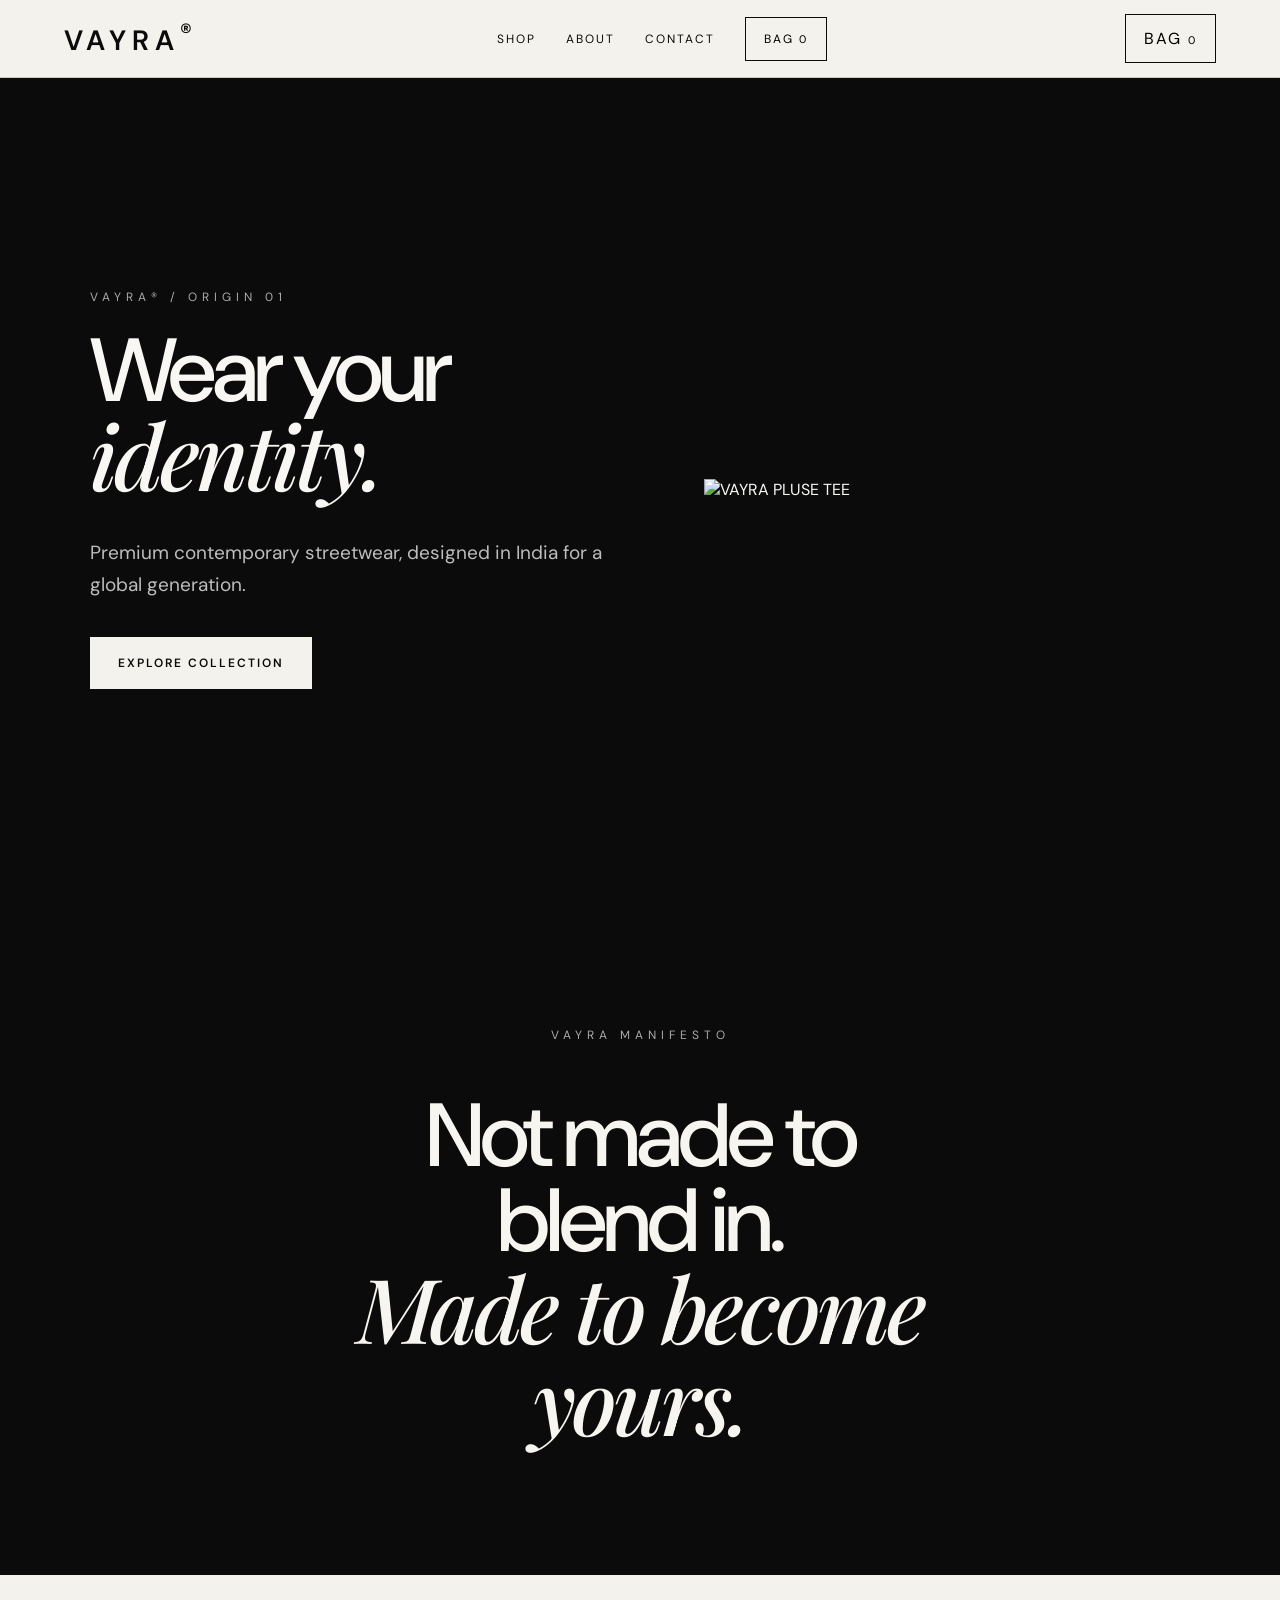
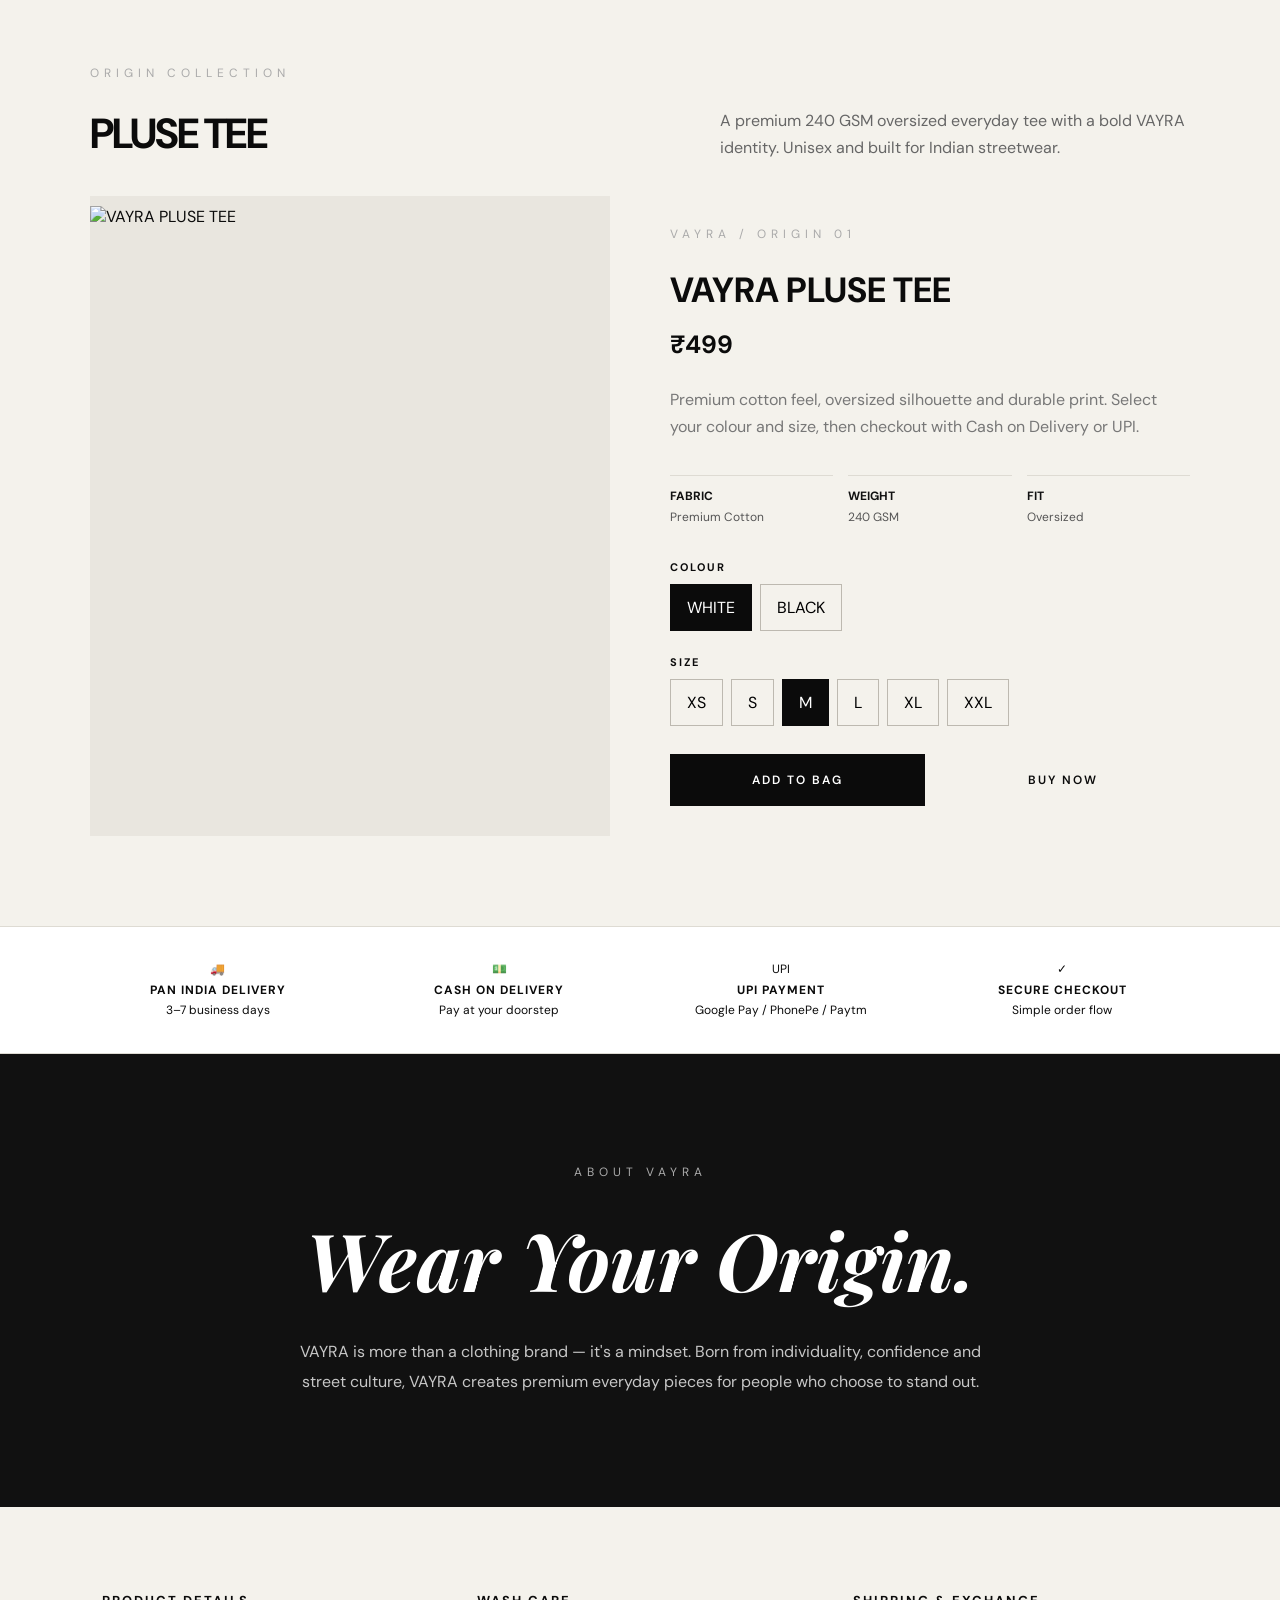
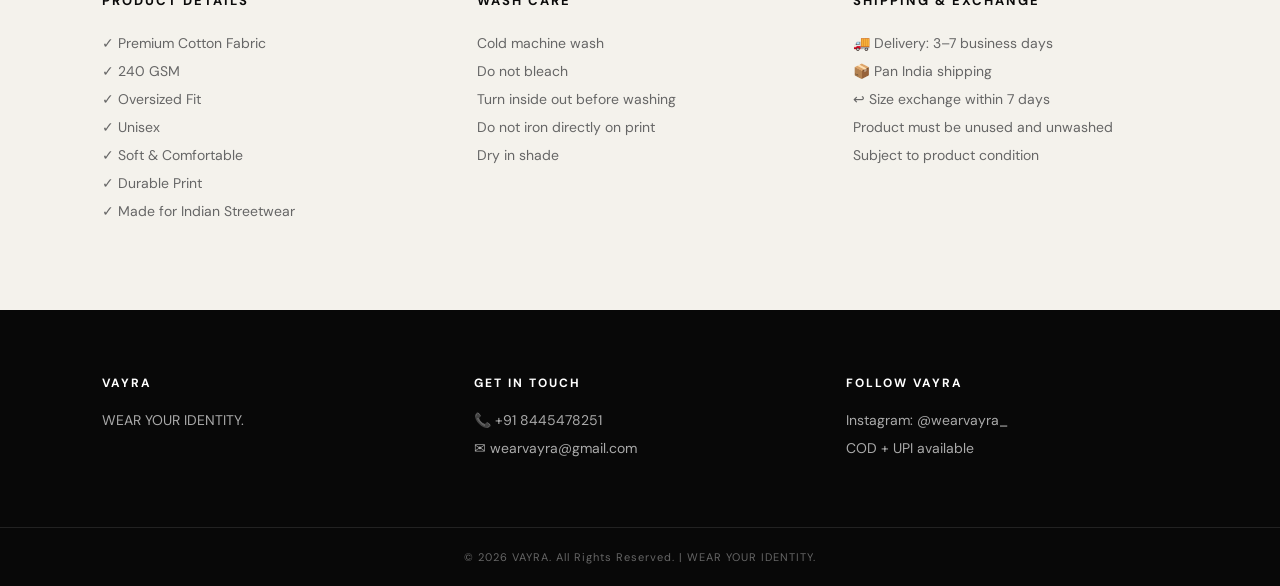
==== index.html @ bb388d18 "Add files via upload" ====
<!doctype html>
<html lang="en">
<head>
<meta charset="utf-8">
<meta name="viewport" content="width=device-width,initial-scale=1">
<title>VAYRA — Wear Your Identity</title>
<link rel="stylesheet" href="style.css">
</head>
<body>
<header class="site-header">
  <a class="brand" href="#top">VAYRA<sup>®</sup></a>
  <nav class="nav">
    <a href="#shop">SHOP</a><a href="#about">ABOUT</a><a href="#contact">CONTACT</a>
    <button class="cart-btn" onclick="openCart()">BAG <span class="cart-count" id="cartCount">0</span></button>
  </nav>
  <button class="cart-btn" onclick="openCart()">BAG <span class="cart-count" id="cartCountMobile">0</span></button>
</header>

<main id="top">
<section class="hero">
  <div>
    <div class="eyebrow">VAYRA® / ORIGIN 01</div>
    <h1>Wear your <em>identity.</em></h1>
    <p>Premium contemporary streetwear, designed in India for a global generation.</p>
    <a href="#shop" class="btn light">EXPLORE COLLECTION</a>
  </div>
  <div class="hero-art"><img src="assets/pluse-tee.svg" alt="VAYRA PLUSE TEE"></div>
</section>

<section class="manifesto">
  <div>
    <div class="eyebrow">VAYRA MANIFESTO</div>
    <h2>Not made to<br>blend in.<br><em>Made to become<br>yours.</em></h2>
  </div>
</section>

<section class="shop" id="shop">
  <div class="section-top">
    <div><div class="eyebrow">ORIGIN COLLECTION</div><h2>PLUSE TEE</h2></div>
    <p>A premium 240 GSM oversized everyday tee with a bold VAYRA identity. Unisex and built for Indian streetwear.</p>
  </div>
  <div class="product-grid">
    <div class="product-media"><img src="assets/pluse-tee.svg" alt="VAYRA PLUSE TEE"></div>
    <div class="product-info">
      <div class="eyebrow">VAYRA / ORIGIN 01</div>
      <h3>VAYRA PLUSE TEE</h3>
      <div class="price">₹499</div>
      <p class="muted">Premium cotton feel, oversized silhouette and durable print. Select your colour and size, then checkout with Cash on Delivery or UPI.</p>
      <div class="specs">
        <div class="spec"><b>FABRIC</b>Premium Cotton</div>
        <div class="spec"><b>WEIGHT</b>240 GSM</div>
        <div class="spec"><b>FIT</b>Oversized</div>
      </div>
      <div class="label">COLOUR</div>
      <div class="options" id="colourOptions">
        <button class="option active" data-value="WHITE">WHITE</button>
        <button class="option" data-value="BLACK">BLACK</button>
      </div>
      <div class="label">SIZE</div>
      <div class="options" id="sizeOptions">
        <button class="option" data-value="XS">XS</button><button class="option" data-value="S">S</button>
        <button class="option active" data-value="M">M</button><button class="option" data-value="L">L</button>
        <button class="option" data-value="XL">XL</button><button class="option" data-value="XXL">XXL</button>
      </div>
      <div class="actions">
        <button class="btn" onclick="addToCart()">ADD TO BAG</button>
        <button class="btn light" onclick="buyNow()">BUY NOW</button>
      </div>
    </div>
  </div>
</section>

<section class="info-bar">
 <div class="info">🚚<strong>PAN INDIA DELIVERY</strong>3–7 business days</div>
 <div class="info">💵<strong>CASH ON DELIVERY</strong>Pay at your doorstep</div>
 <div class="info">UPI<strong>UPI PAYMENT</strong>Google Pay / PhonePe / Paytm</div>
 <div class="info">✓<strong>SECURE CHECKOUT</strong>Simple order flow</div>
</section>

<section class="about" id="about">
 <div class="eyebrow">ABOUT VAYRA</div>
 <h2>Wear Your Origin.</h2>
 <p>VAYRA is more than a clothing brand — it's a mindset. Born from individuality, confidence and street culture, VAYRA creates premium everyday pieces for people who choose to stand out.</p>
</section>

<section class="details">
 <div><h3>PRODUCT DETAILS</h3><ul><li>✓ Premium Cotton Fabric</li><li>✓ 240 GSM</li><li>✓ Oversized Fit</li><li>✓ Unisex</li><li>✓ Soft & Comfortable</li><li>✓ Durable Print</li><li>✓ Made for Indian Streetwear</li></ul></div>
 <div><h3>WASH CARE</h3><ul><li>Cold machine wash</li><li>Do not bleach</li><li>Turn inside out before washing</li><li>Do not iron directly on print</li><li>Dry in shade</li></ul></div>
 <div><h3>SHIPPING & EXCHANGE</h3><ul><li>🚚 Delivery: 3–7 business days</li><li>📦 Pan India shipping</li><li>↩ Size exchange within 7 days</li><li>Product must be unused and unwashed</li><li>Subject to product condition</li></ul></div>
</section>

<section class="contact" id="contact">
 <div><h3>VAYRA</h3><p>WEAR YOUR IDENTITY.</p></div>
 <div><h3>GET IN TOUCH</h3><p>📞 <a href="tel:+918445478251">+91 8445478251</a></p><p>✉ <a href="mailto:wearvayra@gmail.com">wearvayra@gmail.com</a></p></div>
 <div><h3>FOLLOW VAYRA</h3><p>Instagram: <a href="https://instagram.com/wearvayra_" target="_blank">@wearvayra_</a></p><p>COD + UPI available</p></div>
</section>
</main>

<footer>© 2026 VAYRA. All Rights Reserved. | WEAR YOUR IDENTITY.</footer>

<div class="overlay" id="overlay" onclick="closeCart()"></div>
<aside class="drawer" id="drawer">
 <div class="drawer-head"><b>YOUR BAG</b><button class="close" onclick="closeCart()">×</button></div>
 <div class="cart-items" id="cartItems"></div>
 <div class="cart-foot"><div class="total"><span>TOTAL</span><span id="cartTotal">₹0</span></div><button class="btn" style="width:100%" onclick="goCheckout()">PROCEED TO CHECKOUT</button></div>
</aside>

<script src="config.js"></script>
<script>
let cart = JSON.parse(localStorage.getItem("vayraCart") || "[]");
let selectedColour = "WHITE", selectedSize = "M";

function rupees(n){ return "₹" + Number(n).toLocaleString("en-IN"); }
function save(){ localStorage.setItem("vayraCart", JSON.stringify(cart)); renderCart(); }
function selectOptions(){
  document.querySelectorAll("#colourOptions .option").forEach(b=>b.onclick=()=>{document.querySelectorAll("#colourOptions .option").forEach(x=>x.classList.remove("active"));b.classList.add("active");selectedColour=b.dataset.value;});
  document.querySelectorAll("#sizeOptions .option").forEach(b=>b.onclick=()=>{document.querySelectorAll("#sizeOptions .option").forEach(x=>x.classList.remove("active"));b.classList.add("active");selectedSize=b.dataset.value;});
}
function addToCart(){
  const key=selectedColour+"-"+selectedSize;
  const found=cart.find(x=>x.key===key);
  if(found) found.qty++;
  else cart.push({key,product:VAYRA_CONFIG.product,price:VAYRA_CONFIG.price,colour:selectedColour,size:selectedSize,qty:1});
  save(); openCart();
}
function renderCart(){
  const el=document.getElementById("cartItems"), count=cart.reduce((s,x)=>s+x.qty,0), total=cart.reduce((s,x)=>s+x.price*x.qty,0);
  document.getElementById("cartCount").textContent=count; document.getElementById("cartCountMobile").textContent=count; document.getElementById("cartTotal").textContent=rupees(total);
  if(!cart.length){el.innerHTML='<div style="padding:40px 0;text-align:center;color:#777">Your bag is empty.</div>';return;}
  el.innerHTML=cart.map((x,i)=>`<div class="cart-item"><img src="${VAYRA_CONFIG.productImage}" alt=""><div><b>${x.product}</b><div class="muted">${x.colour} / ${x.size}</div><div class="qty"><button onclick="changeQty(${i},-1)">−</button><span>${x.qty}</span><button onclick="changeQty(${i},1)">+</button></div><button class="remove" onclick="removeItem(${i})">Remove</button></div><b>${rupees(x.price*x.qty)}</b></div>`).join("");
}
function changeQty(i,d){cart[i].qty+=d;if(cart[i].qty<=0)cart.splice(i,1);save();}
function removeItem(i){cart.splice(i,1);save();}
function openCart(){document.getElementById("drawer").classList.add("open");document.getElementById("overlay").classList.add("show");renderCart();}
function closeCart(){document.getElementById("drawer").classList.remove("open");document.getElementById("overlay").classList.remove("show");}
function goCheckout(){ if(!cart.length){alert("Your bag is empty.");return;} location.href="checkout.html"; }
function buyNow(){cart=[{key:selectedColour+"-"+selectedSize,product:VAYRA_CONFIG.product,price:VAYRA_CONFIG.price,colour:selectedColour,size:selectedSize,qty:1}];save();location.href="checkout.html";}
selectOptions();renderCart();
</script>
</body>
</html>
---- style.css ----
@import url('https://fonts.googleapis.com/css2?family=DM+Sans:wght@400;500;600;700&family=Playfair+Display:ital,wght@0,600;1,600&display=swap');

:root{
  --black:#0b0b0b;
  --cream:#f4f2ec;
  --muted:#777;
  --line:#dedbd3;
  --white:#fff;
}
*{box-sizing:border-box;margin:0;padding:0}
html{scroll-behavior:smooth}
body{font-family:"DM Sans",Arial,sans-serif;background:var(--cream);color:var(--black)}
button,input,select,textarea{font:inherit}
button{cursor:pointer}
a{color:inherit}
.site-header{position:sticky;top:0;z-index:50;height:78px;background:var(--cream);border-bottom:1px solid #cfcac0;display:flex;align-items:center;justify-content:space-between;padding:0 5vw}
.brand{font-size:28px;letter-spacing:6px;font-weight:600;text-decoration:none}
.nav{display:flex;align-items:center;gap:30px;font-size:12px;letter-spacing:2px}
.nav a{text-decoration:none}
.cart-btn{border:1px solid var(--black);background:transparent;padding:13px 18px;letter-spacing:2px}
.cart-count{font-size:11px}
.hero{min-height:calc(100vh - 78px);background:var(--black);color:#f8f7f3;display:grid;grid-template-columns:1.05fr .95fr;gap:6vw;align-items:center;padding:8vw 7vw}
.eyebrow{font-size:12px;letter-spacing:5px;color:#aaa;margin-bottom:25px}
.hero h1{font-size:clamp(52px,7vw,100px);line-height:.92;font-weight:500;letter-spacing:-4px;max-width:700px}
.hero h1 em{font-family:"Playfair Display",serif}
.hero p{color:#bdbdbd;font-size:19px;line-height:1.7;max-width:620px;margin:35px 0}
.btn{display:inline-flex;align-items:center;justify-content:center;border:1px solid var(--black);background:var(--black);color:#fff;padding:17px 27px;letter-spacing:2px;text-decoration:none;font-size:12px;font-weight:600}
.btn.light{background:var(--cream);color:var(--black);border-color:var(--cream)}
.hero-art{display:flex;justify-content:center}
.hero-art img{width:min(560px,100%);max-height:680px;object-fit:contain}
.manifesto{background:var(--black);color:#f7f5ef;min-height:75vh;display:flex;align-items:center;justify-content:center;text-align:center;padding:90px 8vw}
.manifesto .eyebrow{margin-bottom:50px}
.manifesto h2{font-size:clamp(48px,7vw,92px);line-height:.95;font-weight:500;letter-spacing:-4px}
.manifesto em{font-family:"Playfair Display",serif}
.shop{padding:90px 7vw}
.section-top{display:flex;justify-content:space-between;gap:30px;align-items:end;margin-bottom:35px}
.section-top h2{font-size:42px;letter-spacing:-2px}
.section-top p{color:#666;max-width:470px;line-height:1.7}
.product-grid{display:grid;grid-template-columns:1fr 1fr;gap:60px}
.product-media{background:#e9e6df;min-height:620px;display:flex;align-items:center;justify-content:center}
.product-media img{width:100%;height:620px;object-fit:contain}
.product-info{padding:30px 0}
.product-info h3{font-size:35px;margin-bottom:10px}
.price{font-size:25px;font-weight:700;margin:15px 0 25px}
.muted{color:#777;line-height:1.7}
.specs{display:grid;grid-template-columns:repeat(3,1fr);gap:15px;margin:35px 0}
.spec{border-top:1px solid var(--line);padding-top:12px;font-size:12px;color:#555}
.spec b{color:#111;display:block;margin-bottom:5px}
.label{font-size:11px;letter-spacing:2px;font-weight:700;margin:24px 0 10px}
.options{display:flex;flex-wrap:wrap;gap:8px}
.option{border:1px solid #bdb9b0;background:transparent;padding:12px 16px}
.option.active{background:var(--black);color:white;border-color:var(--black)}
.actions{display:flex;gap:10px;margin-top:28px}
.actions .btn{flex:1}
.info-bar{display:grid;grid-template-columns:repeat(4,1fr);border-top:1px solid var(--line);border-bottom:1px solid var(--line);background:#fff;padding:32px 7vw;gap:25px}
.info{text-align:center;font-size:12px;line-height:1.7}
.info strong{display:block;letter-spacing:1px}
.about{background:#111;color:#fff;padding:110px 8vw;text-align:center}
.about h2{font-family:"Playfair Display",serif;font-size:clamp(48px,7vw,80px);font-style:italic;margin:18px 0 25px}
.about p{max-width:720px;margin:auto;color:#c7c7c7;line-height:1.9}
.details{display:grid;grid-template-columns:repeat(3,1fr);gap:50px;padding:85px 8vw;background:var(--cream)}
.details h3{font-size:13px;letter-spacing:2px;margin-bottom:20px}
.details ul{list-style:none;line-height:2;color:#666;font-size:14px}
.contact{background:#080808;color:#fff;padding:65px 8vw;display:grid;grid-template-columns:repeat(3,1fr);gap:40px}
.contact h3{font-size:12px;letter-spacing:2px;margin-bottom:15px}
.contact p,.contact a{color:#aaa;line-height:2;text-decoration:none;font-size:14px}
footer{background:#080808;color:#666;border-top:1px solid #222;text-align:center;padding:22px;font-size:11px;letter-spacing:1px}

/* Cart drawer */
.overlay{position:fixed;inset:0;background:rgba(0,0,0,.45);z-index:90;display:none}
.overlay.show{display:block}
.drawer{position:fixed;right:0;top:0;height:100vh;width:min(440px,94vw);background:var(--cream);z-index:100;transform:translateX(100%);transition:.25s;display:flex;flex-direction:column}
.drawer.open{transform:translateX(0)}
.drawer-head{padding:22px;border-bottom:1px solid var(--line);display:flex;justify-content:space-between;align-items:center}
.close{border:0;background:none;font-size:25px}
.cart-items{padding:20px;overflow:auto;flex:1}
.cart-item{display:grid;grid-template-columns:75px 1fr auto;gap:14px;padding:15px 0;border-bottom:1px solid var(--line)}
.cart-item img{width:75px;height:90px;object-fit:cover;background:#e7e3da}
.qty{display:flex;align-items:center;gap:8px;margin-top:10px}
.qty button{width:27px;height:27px;border:1px solid #bbb;background:transparent}
.remove{border:0;background:none;text-decoration:underline;font-size:11px;margin-top:8px}
.cart-foot{padding:20px;border-top:1px solid var(--line)}
.total{display:flex;justify-content:space-between;font-weight:700;margin-bottom:15px}

/* Checkout */
.checkout-page{min-height:100vh;padding:55px 7vw}
.checkout-grid{display:grid;grid-template-columns:1.2fr .8fr;gap:50px;max-width:1150px;margin:auto}
.checkout-title{font-size:45px;letter-spacing:-2px;margin-bottom:35px}
.card{background:#fff;border:1px solid var(--line);padding:25px}
.field{margin-bottom:17px}
.field label{display:block;font-size:11px;letter-spacing:1px;font-weight:700;margin-bottom:7px}
.field input,.field textarea,.field select{width:100%;border:1px solid #c9c5bc;background:#fff;padding:13px;outline:none}
.field textarea{min-height:90px;resize:vertical}
.row{display:grid;grid-template-columns:1fr 1fr;gap:12px}
.payment-options{display:grid;gap:10px;margin-top:12px}
.pay-option{border:1px solid #c9c5bc;padding:15px;display:flex;gap:10px;align-items:center}
.pay-panel{display:none;border:1px dashed #aaa;padding:18px;margin-top:10px}
.pay-panel.show{display:block}
.qr{width:190px;height:190px;background:#fff;margin:15px auto;display:block}
.order-summary .item{display:flex;justify-content:space-between;gap:15px;padding:13px 0;border-bottom:1px solid var(--line);font-size:13px}
.order-summary .total{font-size:18px;margin-top:15px}
.notice{background:#f0eee8;padding:12px;font-size:12px;line-height:1.6;margin-top:12px}
.success{max-width:700px;margin:80px auto;text-align:center}
.success h1{font-size:55px;margin:20px 0}
.success p{color:#666;line-height:1.8}

@media(max-width:800px){
 .site-header{height:68px;padding:0 5%}.brand{font-size:22px}.nav{display:none}
 .hero{grid-template-columns:1fr;padding:70px 6vw;gap:40px;min-height:auto}.hero h1{font-size:58px}
 .hero-art{order:-1}.hero-art img{max-height:390px}
 .manifesto{min-height:70vh;padding:80px 7vw}.manifesto h2{font-size:52px}
 .shop{padding:70px 5vw}.product-grid{grid-template-columns:1fr;gap:20px}.product-media{min-height:450px}.product-media img{height:450px}
 .info-bar{grid-template-columns:1fr 1fr;padding:28px 5vw}.details,.contact{grid-template-columns:1fr;gap:35px;padding:60px 7vw}
 .checkout-page{padding:35px 5vw}.checkout-grid{grid-template-columns:1fr;gap:20px}.checkout-title{font-size:38px}.row{grid-template-columns:1fr}
}
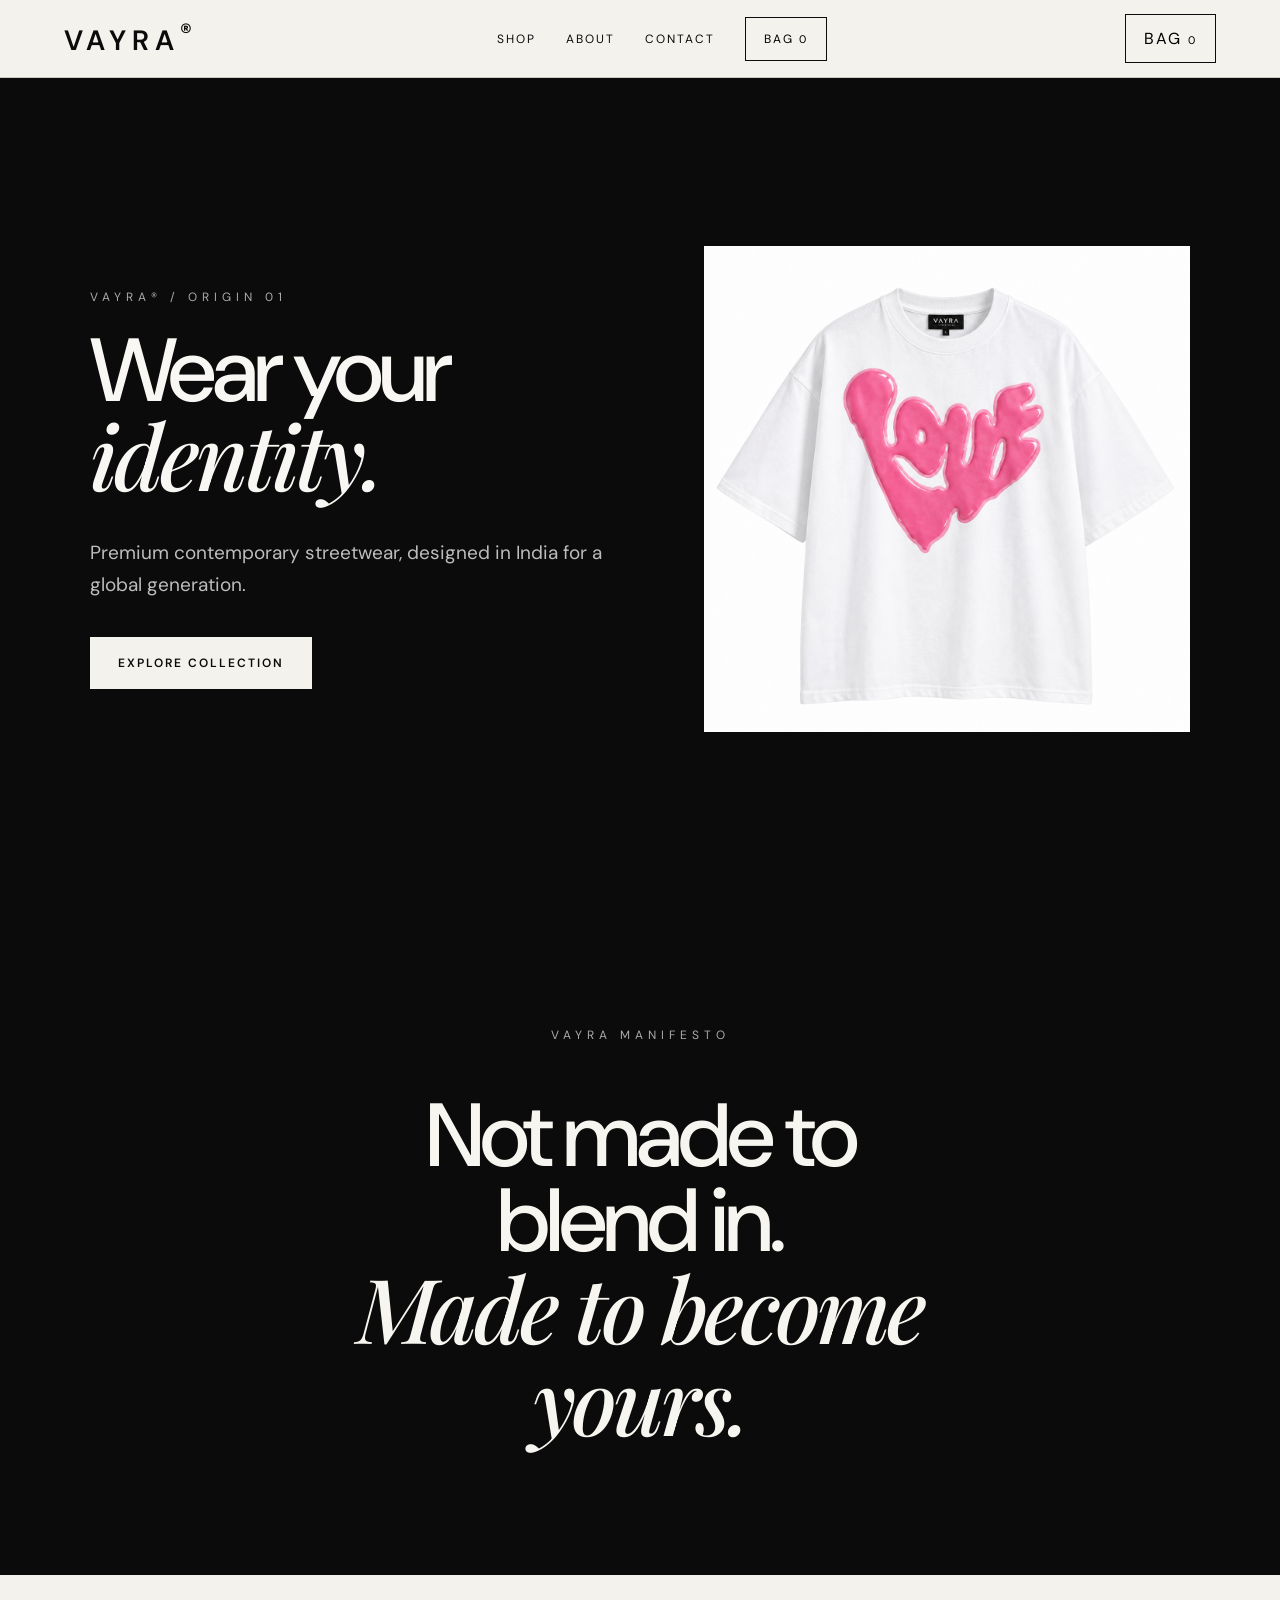
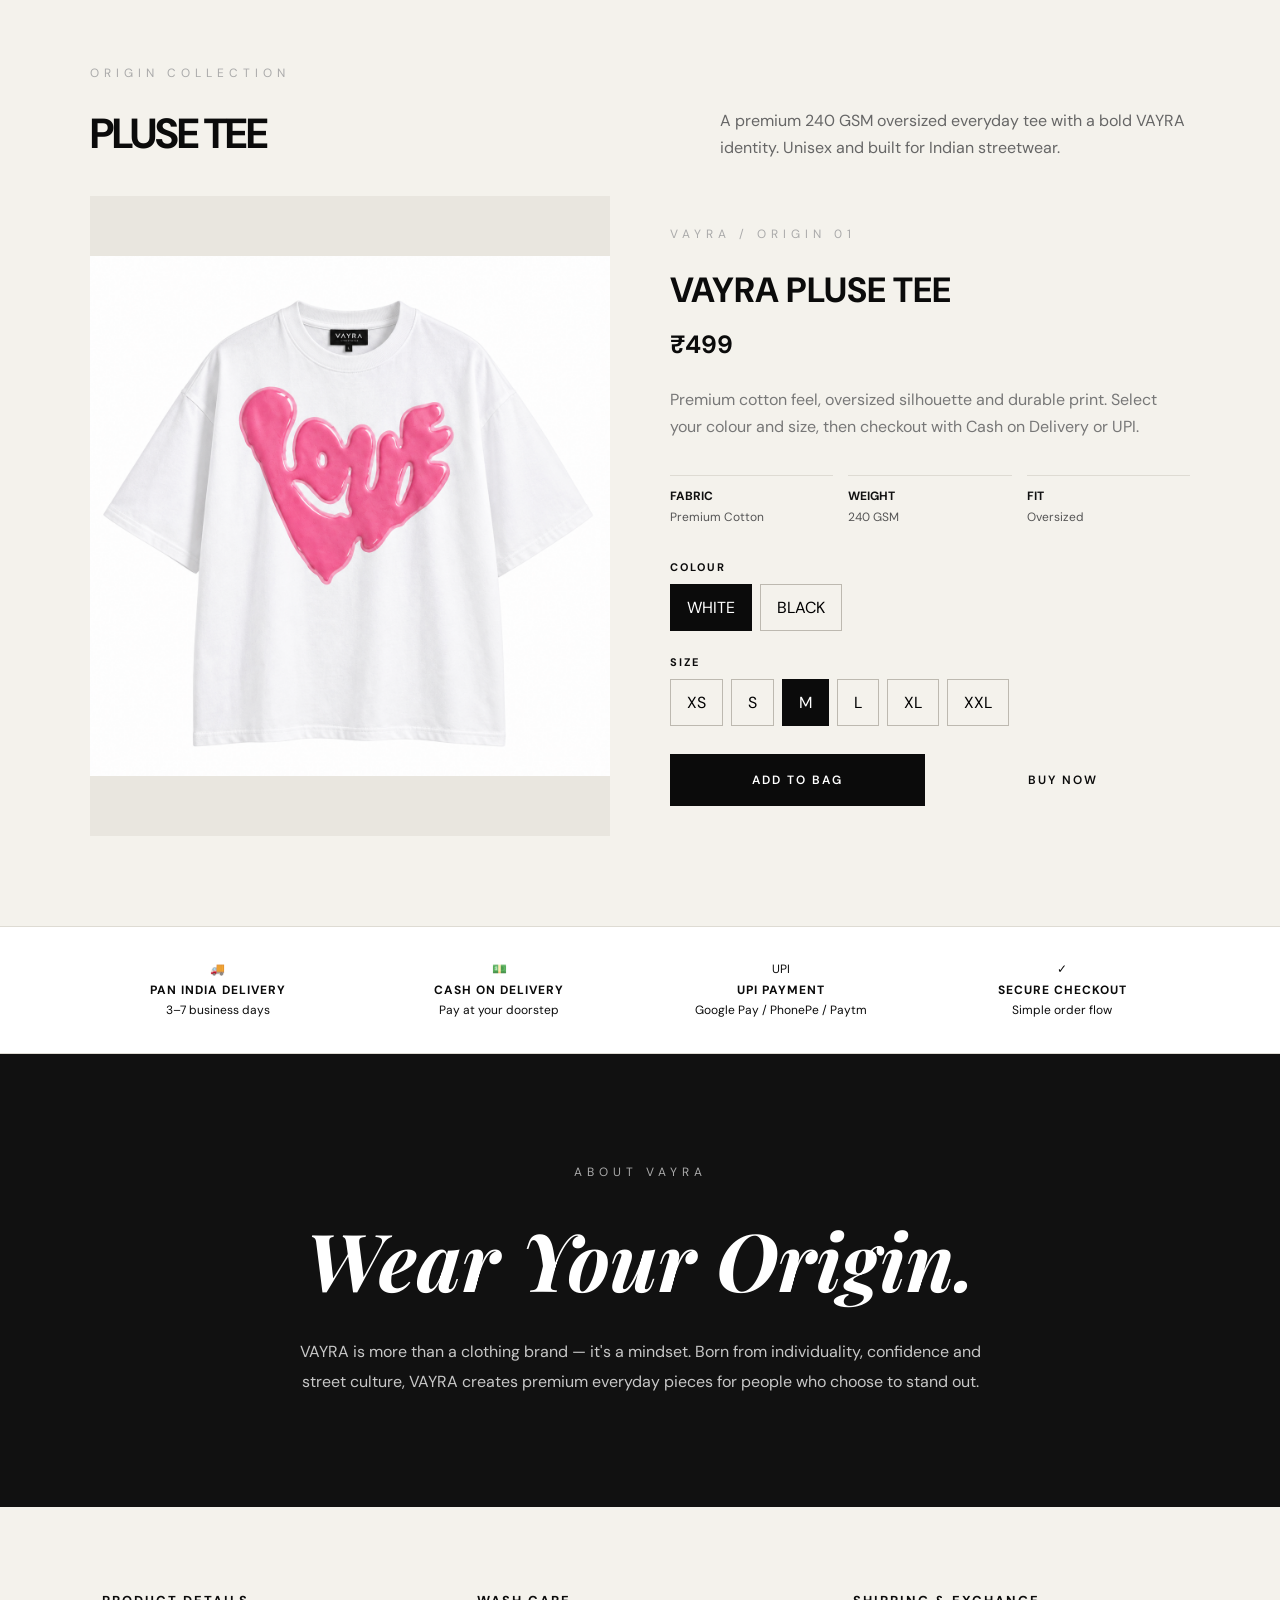
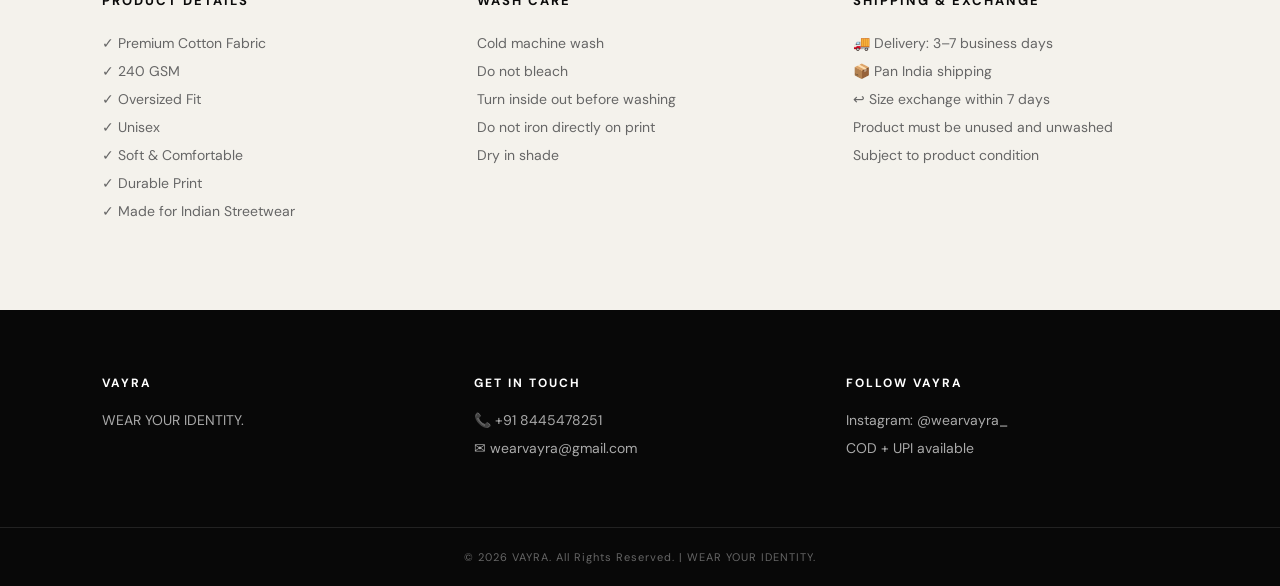
==== commit ae39e6f1: "Update image format from JPG to PNG" ====
--- a/index.html
+++ b/index.html
@@ -24,7 +24,7 @@
     <p>Premium contemporary streetwear, designed in India for a global generation.</p>
     <a href="#shop" class="btn light">EXPLORE COLLECTION</a>
   </div>
-  <div class="hero-art"><img src="assets/pluse-tee.svg" alt="VAYRA PLUSE TEE"></div>
+  <div class="hero-art"><img src="assets/vayra-white-pink.png" alt="VAYRA PLUSE TEE"></div>
 </section>
 
 <section class="manifesto">
@@ -40,7 +40,7 @@
     <p>A premium 240 GSM oversized everyday tee with a bold VAYRA identity. Unisex and built for Indian streetwear.</p>
   </div>
   <div class="product-grid">
-    <div class="product-media"><img src="assets/pluse-tee.svg" alt="VAYRA PLUSE TEE"></div>
+    <div class="product-media"><img src="assets/vayra-white-pink.png" alt="VAYRA PLUSE TEE"></div>
     <div class="product-info">
       <div class="eyebrow">VAYRA / ORIGIN 01</div>
       <h3>VAYRA PLUSE TEE</h3>
@@ -138,4 +138,4 @@
 selectOptions();renderCart();
 </script>
 </body>
-</html>+</html>
